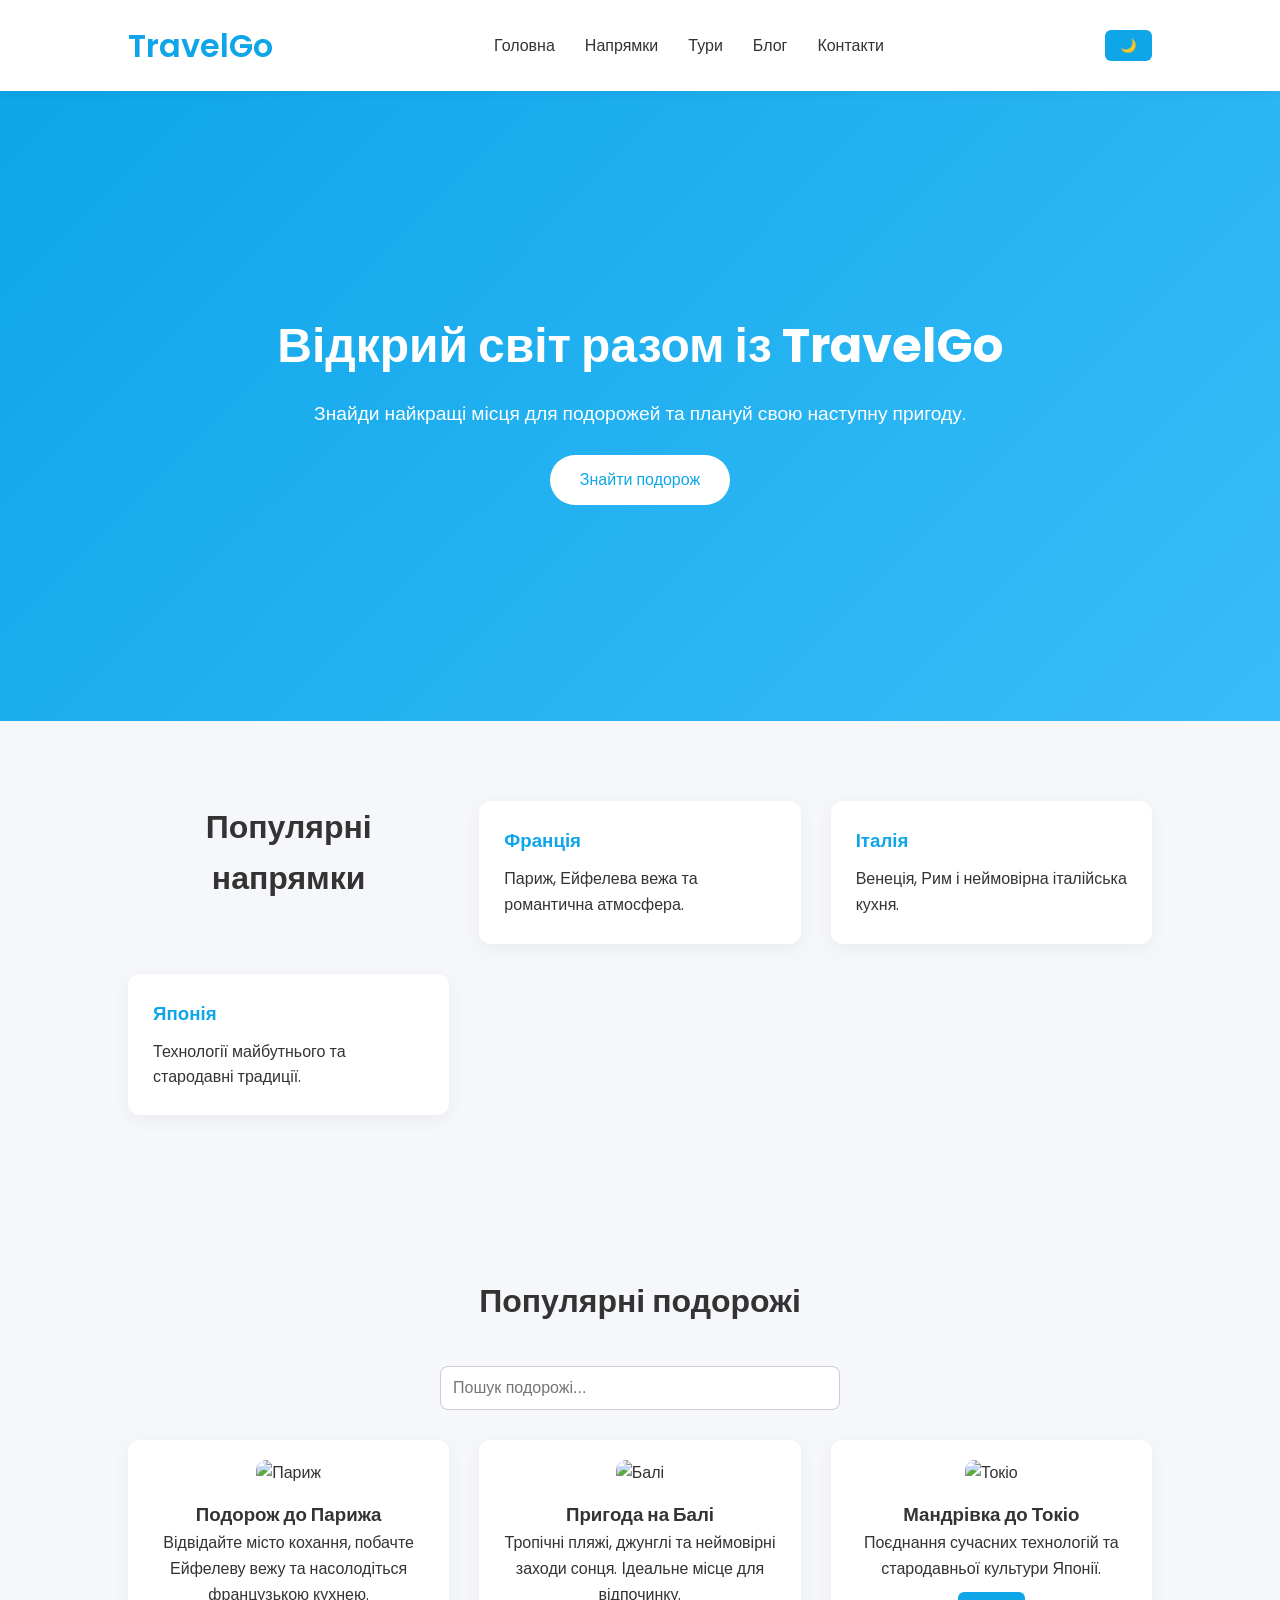
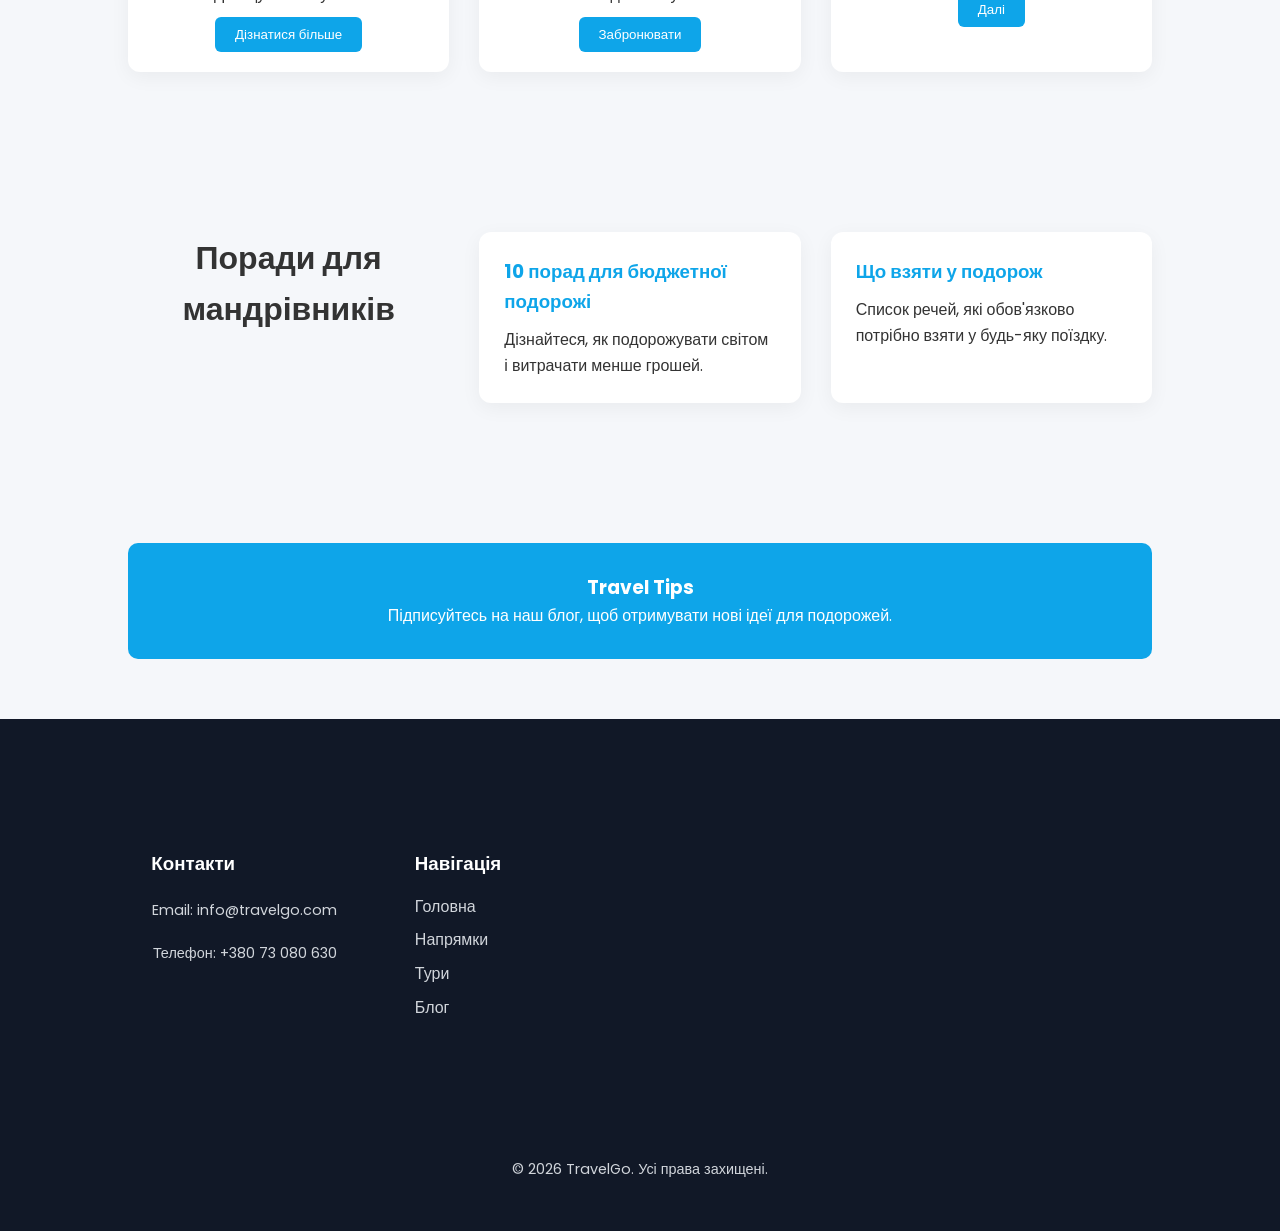
==== index.html @ 2ae17645 "Update index.html" ====
<!DOCTYPE html>
<html lang="uk">

<head>
<meta charset="UTF-8">
<meta name="viewport" content="width=device-width, initial-scale=1.0">

<title>TravelGo - Подорожуй світом</title>

<link rel="stylesheet" href="styles.css">

</head>

<body>

<!-- HEADER -->
<header>

<h1>TravelGo</h1>

<nav>
<ul>
<li><a href="#hero">Головна</a></li>
<li><a href="#destinations">Напрямки</a></li>
<li><a href="#travel-cards">Тури</a></li>
<li><a href="#blog">Блог</a></li>
<li><a href="#contact">Контакти</a></li>
</ul>
</nav>
 <button id="theme-toggle">🌙</button>
</header>


<!-- MAIN CONTENT -->
<main>

<!-- HERO SECTION -->
<section id="hero">

<h2>Відкрий світ разом із TravelGo</h2>

<p>Знайди найкращі місця для подорожей та плануй свою наступну пригоду.</p>

<a href="#travel-cards">Знайти подорож</a>

</section>


<!-- DESTINATIONS -->
<section id="destinations">

<h2>Популярні напрямки</h2>

<article>
<h3>Франція</h3>
<p>Париж, Ейфелева вежа та романтична атмосфера.</p>
</article>

<article>
<h3>Італія</h3>
<p>Венеція, Рим і неймовірна італійська кухня.</p>
</article>

<article>
<h3>Японія</h3>
<p>Технології майбутнього та стародавні традиції.</p>
</article>

</section>


<!-- TRAVEL CARDS -->
<section id="travel-cards">

<h2>Популярні подорожі</h2>

<input type="text" id="search-input" placeholder="Пошук подорожі...">

<div class="cards-container">

<div class="card">

<img id="paris-img" alt="Париж">

<h3>Подорож до Парижа</h3>

<p>Відвідайте місто кохання, побачте Ейфелеву вежу та насолодіться французькою кухнею.</p>

<button class="open-modal" data-trip="paris">Дізнатися більше</button>

</div>

<div class="card">

<img id="bali-img" alt="Балі">

<h3>Пригода на Балі</h3>

<p>Тропічні пляжі, джунглі та неймовірні заходи сонця. Ідеальне місце для відпочинку.</p>

<button class="open-modal" data-trip="bali">Забронювати</button>

</div>

<div class="card">

<img id="tokyo-img" alt="Токіо">

<h3>Мандрівка до Токіо</h3>

<p>Поєднання сучасних технологій та стародавньої культури Японії.</p>

<button class="open-modal" data-trip="tokyo">Далі</button>

</div>

</div>

</section>


<!-- BLOG -->
<section id="blog">

<h2>Поради для мандрівників</h2>

<article>

<h3>10 порад для бюджетної подорожі</h3>

<p>Дізнайтеся, як подорожувати світом і витрачати менше грошей.</p>

</article>

<article>

<h3>Що взяти у подорож</h3>

<p>Список речей, які обов'язково потрібно взяти у будь-яку поїздку.</p>

</article>

</section>


<!-- ASIDE -->
<aside>

<h3>Travel Tips</h3>

<p>Підписуйтесь на наш блог, щоб отримувати нові ідеї для подорожей.</p>

</aside>

</main>


<!-- FOOTER -->
<footer id="contact">

<section>

<h3>Контакти</h3>

<p>Email: info@travelgo.com</p>

<p>Телефон: +380 73 080 630</p>

</section>


<section>

<h3>Навігація</h3>

<ul>

<li><a href="#hero">Головна</a></li>

<li><a href="#destinations">Напрямки</a></li>

<li><a href="#travel-cards">Тури</a></li>

<li><a href="#blog">Блог</a></li>

</ul>

</section>

<p>© 2026 TravelGo. Усі права захищені.</p>

</footer>

<div id="modal" class="modal">
  <div class="modal-content">
    <span id="close-modal">&times;</span>
    <h2>Деталі подорожі</h2>
    <p id="modal-text">Тут буде інформація про подорож ✈️</p>
  </div>
</div>

<script src="script.js"></script>

</body>

</html>
---- styles.css ----
/* GOOGLE FONT */
@import url('https://fonts.googleapis.com/css2?family=Poppins:wght@300;400;500;600&display=swap');

/* RESET */
*{
margin:0;
padding:0;
box-sizing:border-box;
}

/* BODY */
body{
font-family:'Poppins',sans-serif;
background:#f5f7fa;
color:#333;
line-height:1.6;
}

/* LINKS */
a{
text-decoration:none;
color:inherit;
}

/* HEADER */
header{
display:flex;
justify-content:space-between;
align-items:center;
padding:20px 10%;
background:white;
box-shadow:0 2px 10px rgba(0,0,0,0.05);
position:sticky;
top:0;
z-index:1000;
}

header h1{
color:#0ea5e9;
font-weight:600;
}

/* NAVIGATION */
nav ul{
display:flex;
list-style:none;
gap:30px;
}

nav a{
font-weight:500;
transition:0.3s;
}

nav a:hover{
color:#0ea5e9;
}

/* HERO SECTION */
#hero{
height:70vh;
display:flex;
flex-direction:column;
justify-content:center;
align-items:center;
text-align:center;
padding:40px;
background:linear-gradient(135deg,#0ea5e9,#38bdf8);
color:white;
}

#hero h2{
font-size:3rem;
margin-bottom:15px;
}

#hero p{
font-size:1.2rem;
margin-bottom:25px;
}

#hero a{
background:white;
color:#0ea5e9;
padding:12px 30px;
border-radius:30px;
font-weight:500;
transition:0.3s;
}

#hero a:hover{
background:#0284c7;
color:white;
}

/* SECTIONS */
section{
padding:80px 10%;
}

section h2{
text-align:center;
margin-bottom:40px;
font-size:2rem;
}

/* GRID FOR ARTICLES */
#destinations,
#blog{
display:grid;
grid-template-columns:repeat(auto-fit,minmax(250px,1fr));
gap:30px;
}

/* ARTICLE */
article{
background:white;
padding:25px;
border-radius:12px;
box-shadow:0 5px 20px rgba(0,0,0,0.05);
transition:0.3s;
}

article:hover{
transform:translateY(-8px);
box-shadow:0 15px 30px rgba(0,0,0,0.1);
}

article h3{
margin-bottom:10px;
color:#0ea5e9;
}

/* ASIDE */
aside{
margin:60px 10%;
padding:30px;
background:#0ea5e9;
color:white;
border-radius:10px;
text-align:center;
}

/* SEARCH */
#search-input{
width:100%;
max-width:400px;
display:block;
margin:0 auto 30px;
padding:12px;
border-radius:8px;
border:1px solid #ccc;
font-size:16px;
}

/* THEME BUTTON */
#theme-toggle{
padding:8px 15px;
border:none;
background:#0ea5e9;
color:white;
border-radius:6px;
cursor:pointer;
transition:0.3s;
}

#theme-toggle:hover{
background:#0284c7;
}

/* CARDS */
.cards-container{
display:grid;
grid-template-columns:repeat(auto-fit,minmax(250px,1fr));
gap:30px;
}

.card{
background:white;
padding:20px;
border-radius:12px;
box-shadow:0 5px 20px rgba(0,0,0,0.05);
transition:0.3s;
text-align:center;
}

.card:hover{
transform:translateY(-8px);
box-shadow:0 15px 30px rgba(0,0,0,0.1);
}

.card img{
width:100%;
border-radius:10px;
margin-bottom:15px;
}

.card button{
margin-top:10px;
padding:10px 20px;
border:none;
background:#0ea5e9;
color:white;
border-radius:6px;
cursor:pointer;
transition:0.3s;
}

.card button:hover{
background:#0284c7;
}

/* FOOTER */
footer{
background:#111827;
color:#d1d5db;
padding:50px 10%;
display:grid;
grid-template-columns:repeat(auto-fit,minmax(200px,1fr));
gap:30px;
}

footer h3{
margin-bottom:15px;
color:white;
}

footer ul{
list-style:none;
}

footer ul li{
margin-bottom:8px;
}

footer a:hover{
color:#38bdf8;
}

footer p{
grid-column:1/-1;
text-align:center;
margin-top:20px;
font-size:0.9rem;
}

/* DARK THEME */

.dark-theme{
background:#1a1a1a;
color:white;
}

.dark-theme header,
.dark-theme footer{
background:#111;
}

.dark-theme .card,
.dark-theme article{
background:#2a2a2a;
color:white;
}

/* MODAL */

.modal{
display:none;
position:fixed;
top:0;
left:0;
width:100%;
height:100%;
background:rgba(0,0,0,0.6);
justify-content:center;
align-items:center;
z-index:2000;
}

.modal-content{
background:white;
padding:25px;
border-radius:10px;
max-width:400px;
width:90%;
text-align:center;
position:relative;

animation: popup 0.3s ease;
}

@keyframes popup{
from{
transform:scale(0.8);
opacity:0;
}
to{
transform:scale(1);
opacity:1;
}
}

#close-modal{
cursor:pointer;
font-size:20px;
float:right;
}

.dark-theme .modal-content{
background:#2a2a2a;
color:white;
}

/* RESPONSIVE */

@media (max-width:768px){

header{
flex-direction:column;
gap:15px;
}

nav ul{
flex-wrap:wrap;
justify-content:center;
}

#hero h2{
font-size:2rem;
}

section{
padding:60px 7%;
}

.card img{
width:100%;
height:200px;
object-fit:cover;
border-radius:10px;
margin-bottom:15px;
}

}
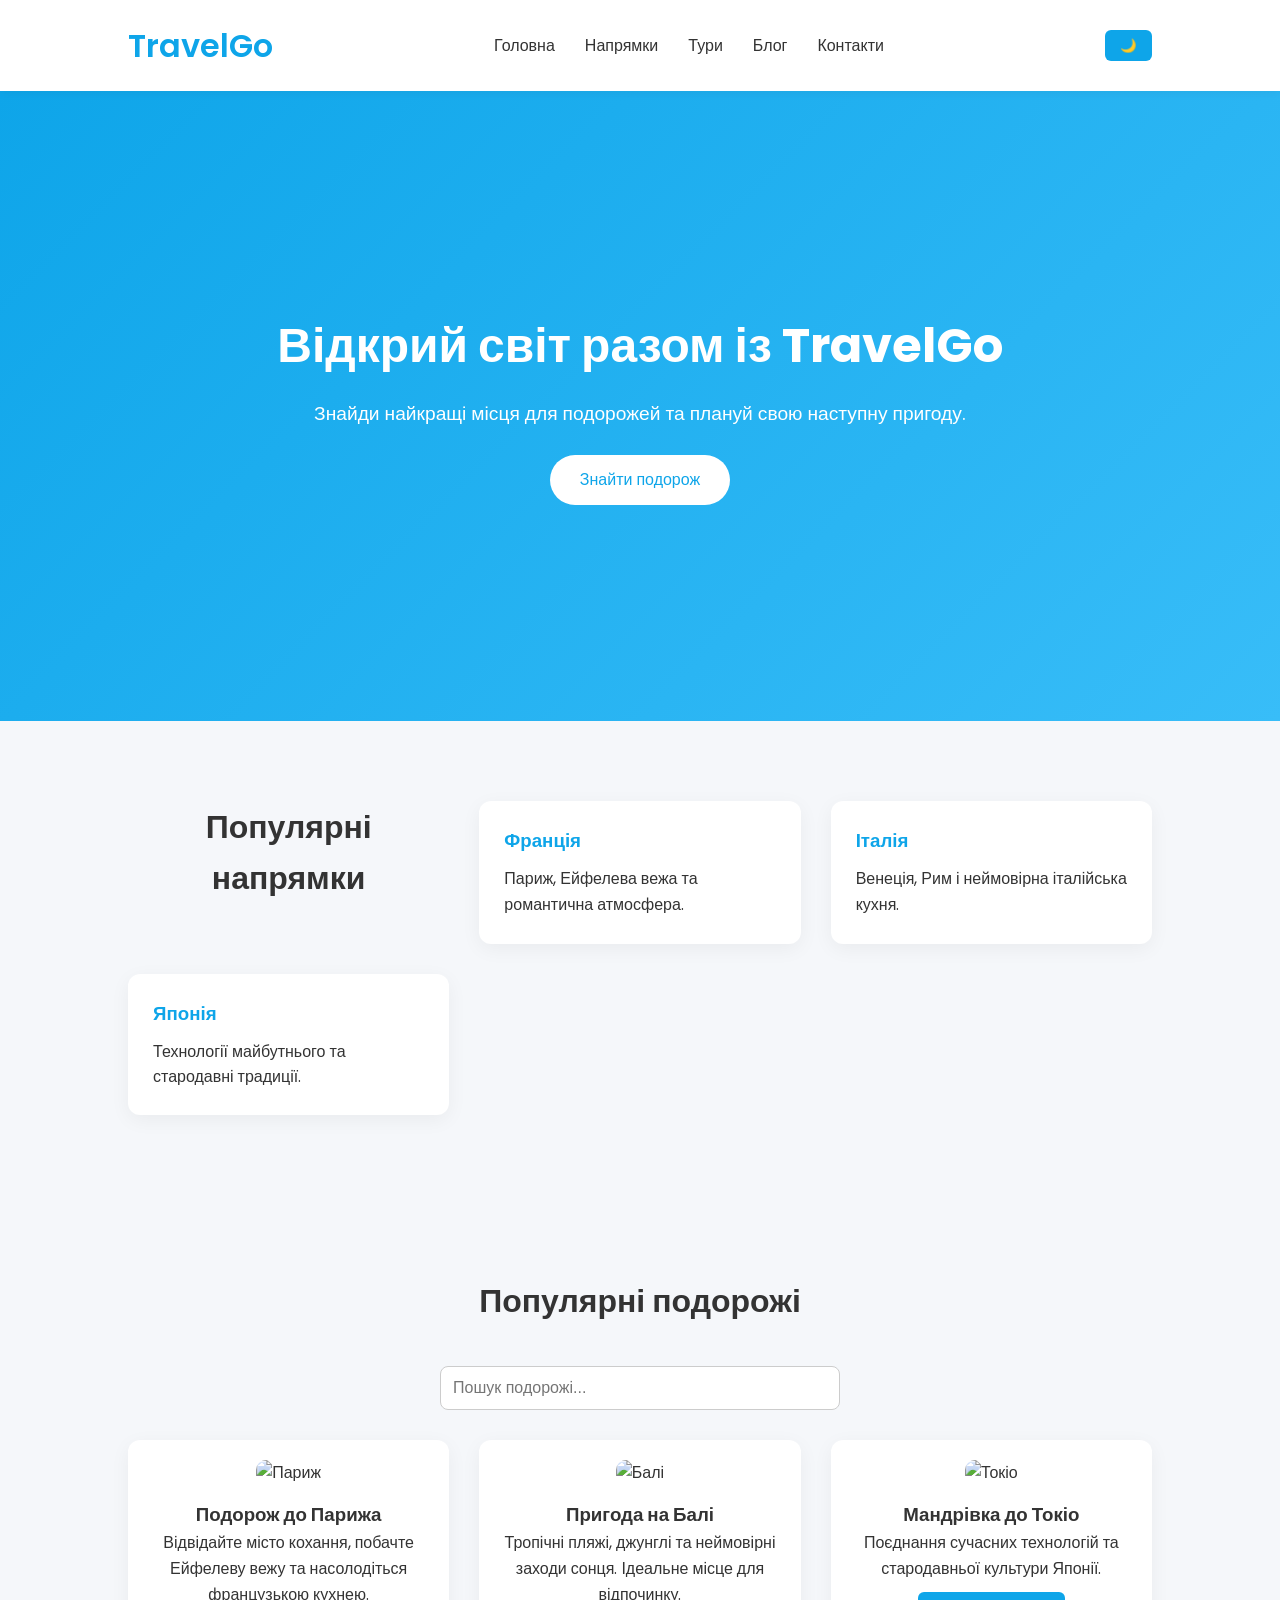
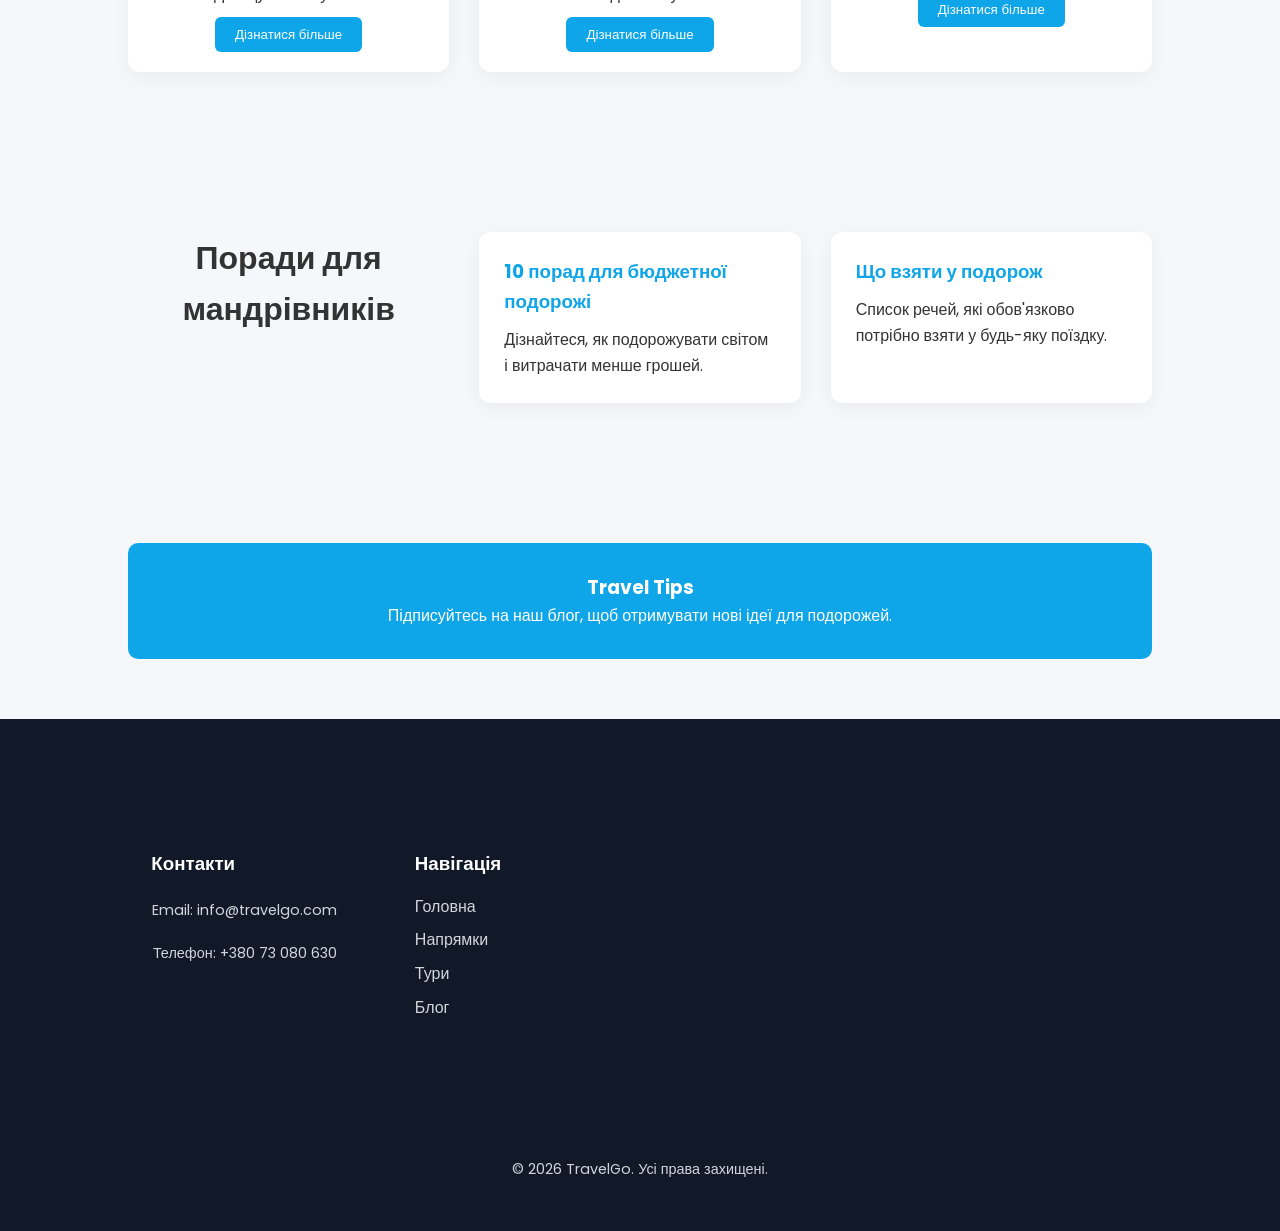
==== commit 8e4422ad: "Update index.html" ====
--- a/index.html
+++ b/index.html
@@ -98,7 +98,7 @@
 
 <p>Тропічні пляжі, джунглі та неймовірні заходи сонця. Ідеальне місце для відпочинку.</p>
 
-<button class="open-modal" data-trip="bali">Забронювати</button>
+<button class="open-modal" data-trip="bali">Дізнатися більше</button>
 
 </div>
 
@@ -110,7 +110,7 @@
 
 <p>Поєднання сучасних технологій та стародавньої культури Японії.</p>
 
-<button class="open-modal" data-trip="tokyo">Далі</button>
+<button class="open-modal" data-trip="tokyo">Дізнатися більше</button>
 
 </div>
 
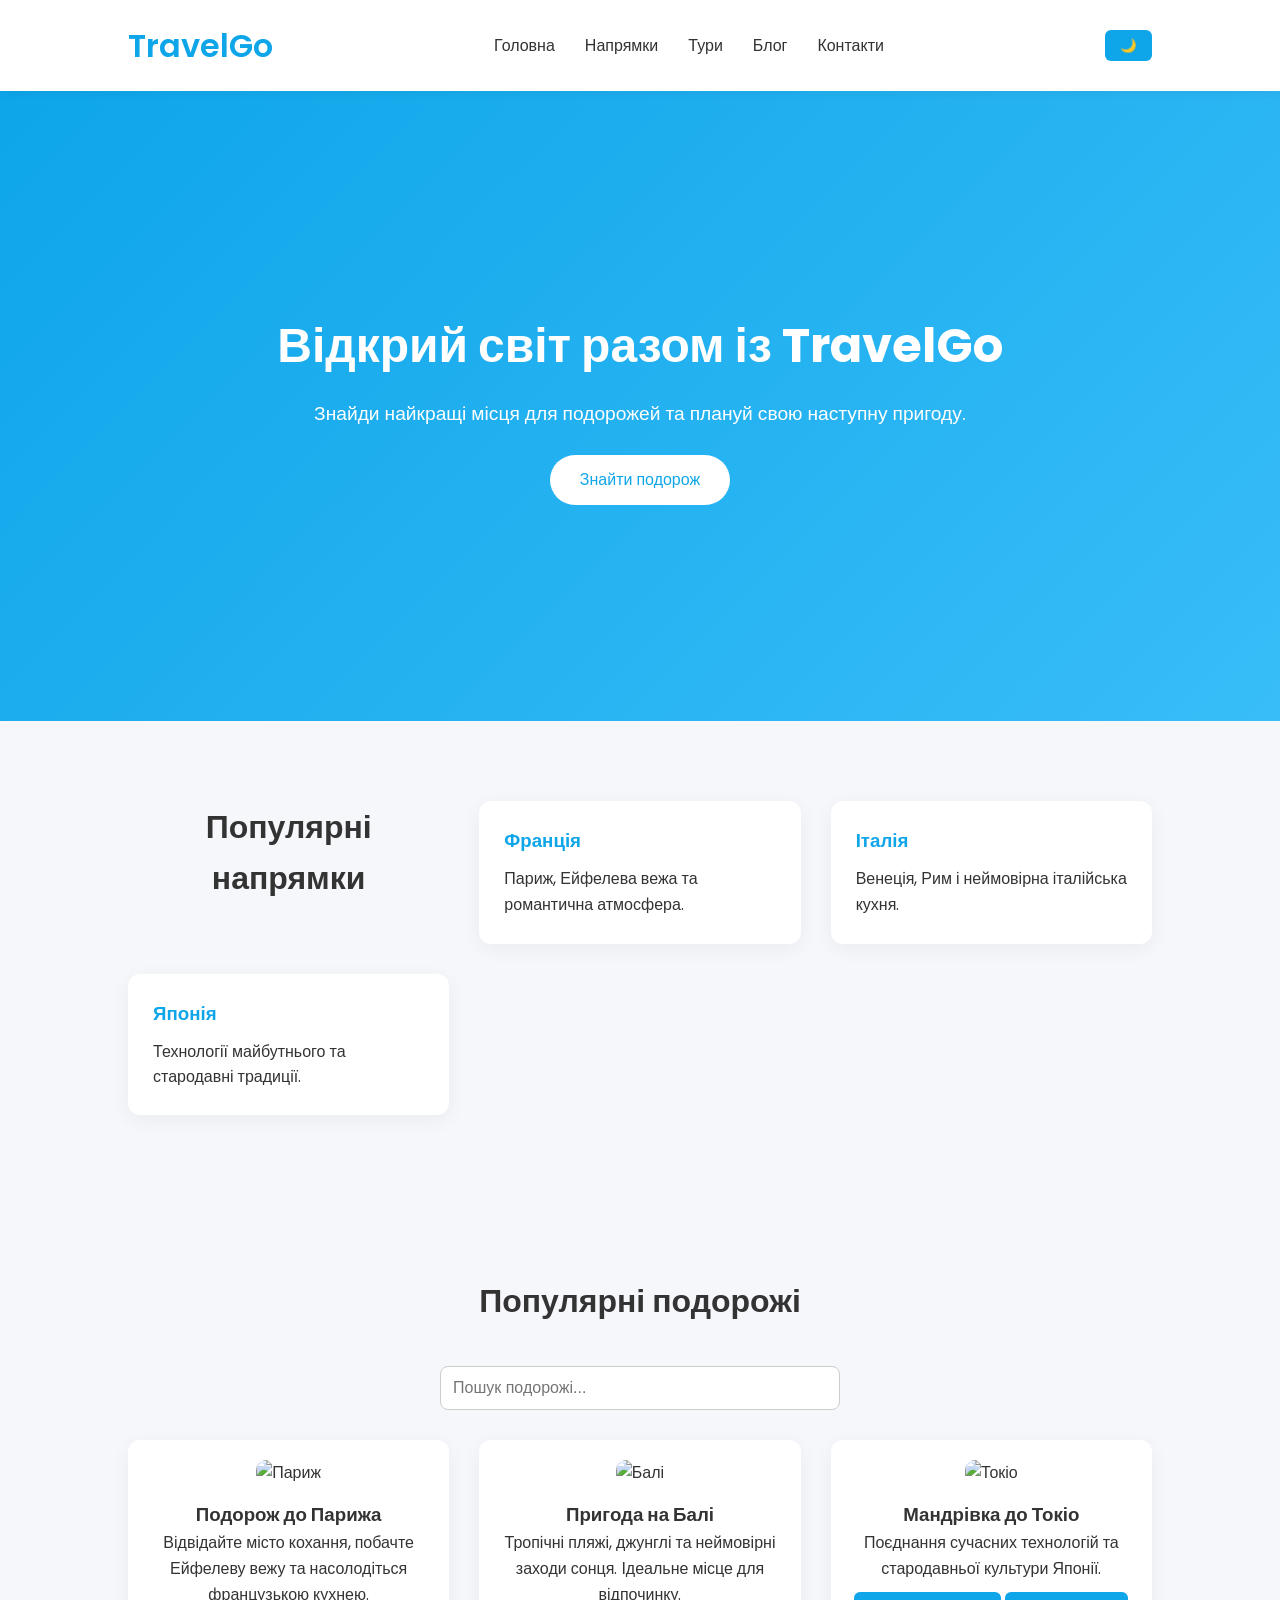
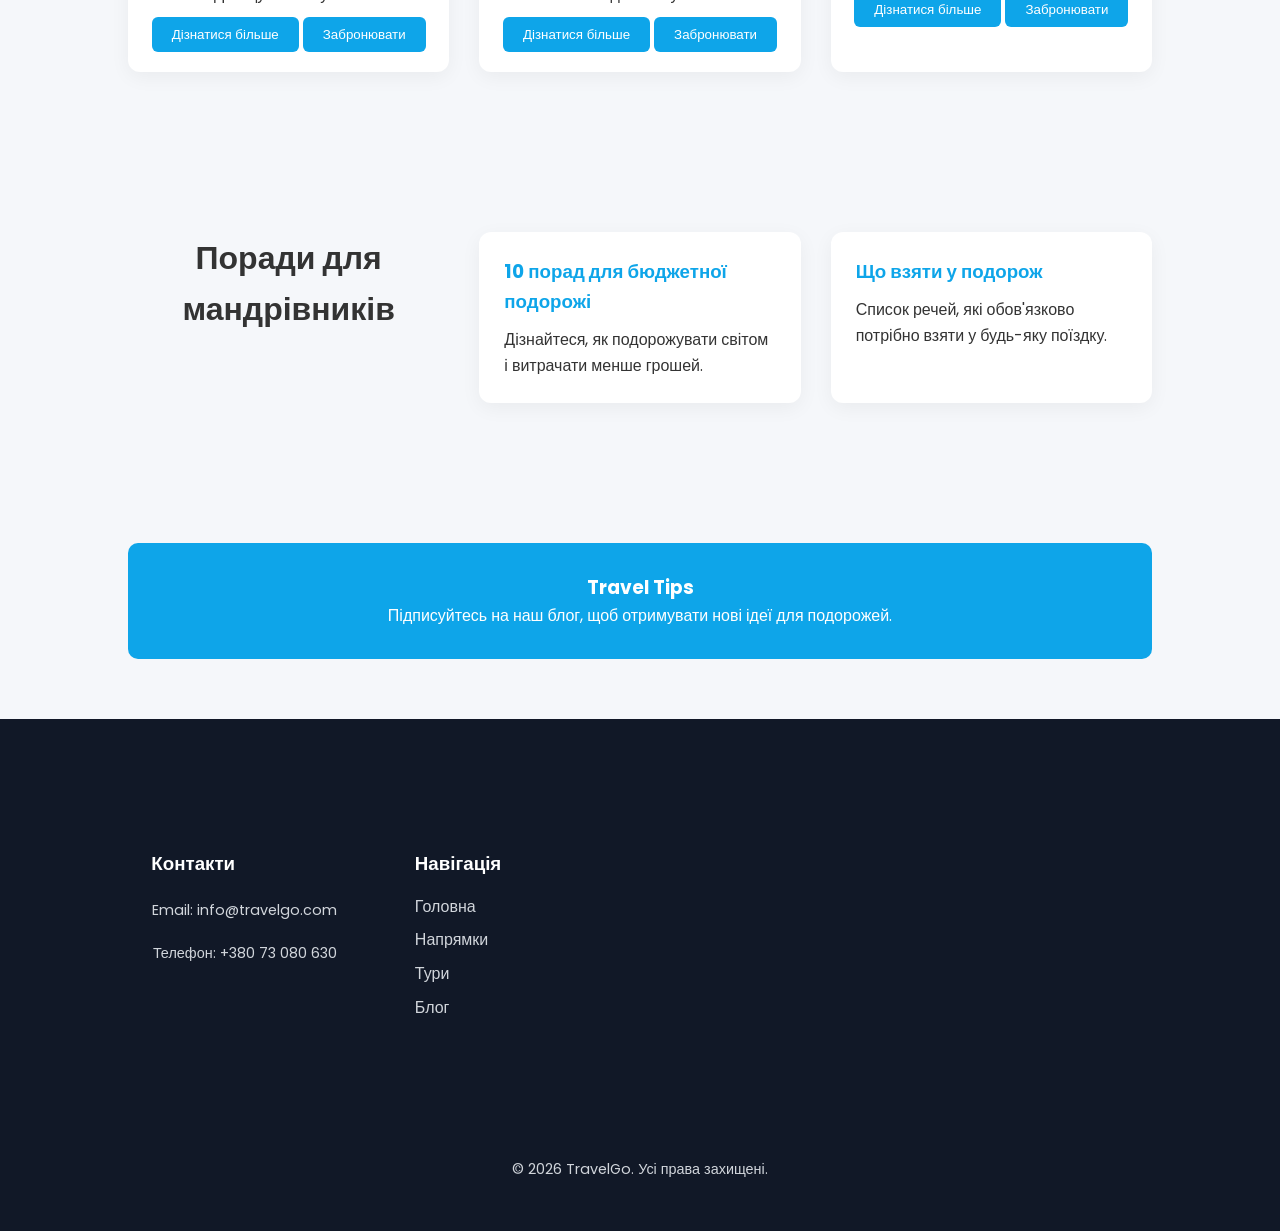
==== commit aaf43fe0: "Update index.html" ====
--- a/index.html
+++ b/index.html
@@ -88,6 +88,8 @@
 
 <button class="open-modal" data-trip="paris">Дізнатися більше</button>
 
+<button class="book-btn" data-trip="Париж">Забронювати</button>
+
 </div>
 
 <div class="card">
@@ -99,6 +101,8 @@
 <p>Тропічні пляжі, джунглі та неймовірні заходи сонця. Ідеальне місце для відпочинку.</p>
 
 <button class="open-modal" data-trip="bali">Дізнатися більше</button>
+ 
+<button class="book-btn" data-trip="Балі">Забронювати</button>
 
 </div>
 
@@ -111,6 +115,8 @@
 <p>Поєднання сучасних технологій та стародавньої культури Японії.</p>
 
 <button class="open-modal" data-trip="tokyo">Дізнатися більше</button>
+
+ <button class="book-btn" data-trip="Токіо">Забронювати</button>
 
 </div>
 
@@ -201,6 +207,33 @@
 
 <script src="script.js"></script>
 
+ <div id="booking-modal" class="modal">
+  <div class="modal-content">
+    <span id="close-booking">&times;</span>
+    <h2>Бронювання подорожі</h2>
+
+    <form id="booking-form">
+      
+      <input type="text" id="name" placeholder="Ваше ім'я" required>
+      
+      <input type="tel" id="phone" placeholder="Телефон" required>
+      
+      <input type="email" id="email" placeholder="Email" required>
+      
+      <input type="text" id="trip" placeholder="Подорож" readonly>
+      
+      <input type="date" id="date" required>
+      
+      <input type="number" id="people" placeholder="Кількість людей" required>
+      
+      <textarea placeholder="Додаткові побажання"></textarea>
+      
+      <button type="submit">Підтвердити бронювання</button>
+
+    </form>
+  </div>
+</div>
+
 </body>
 
 </html>
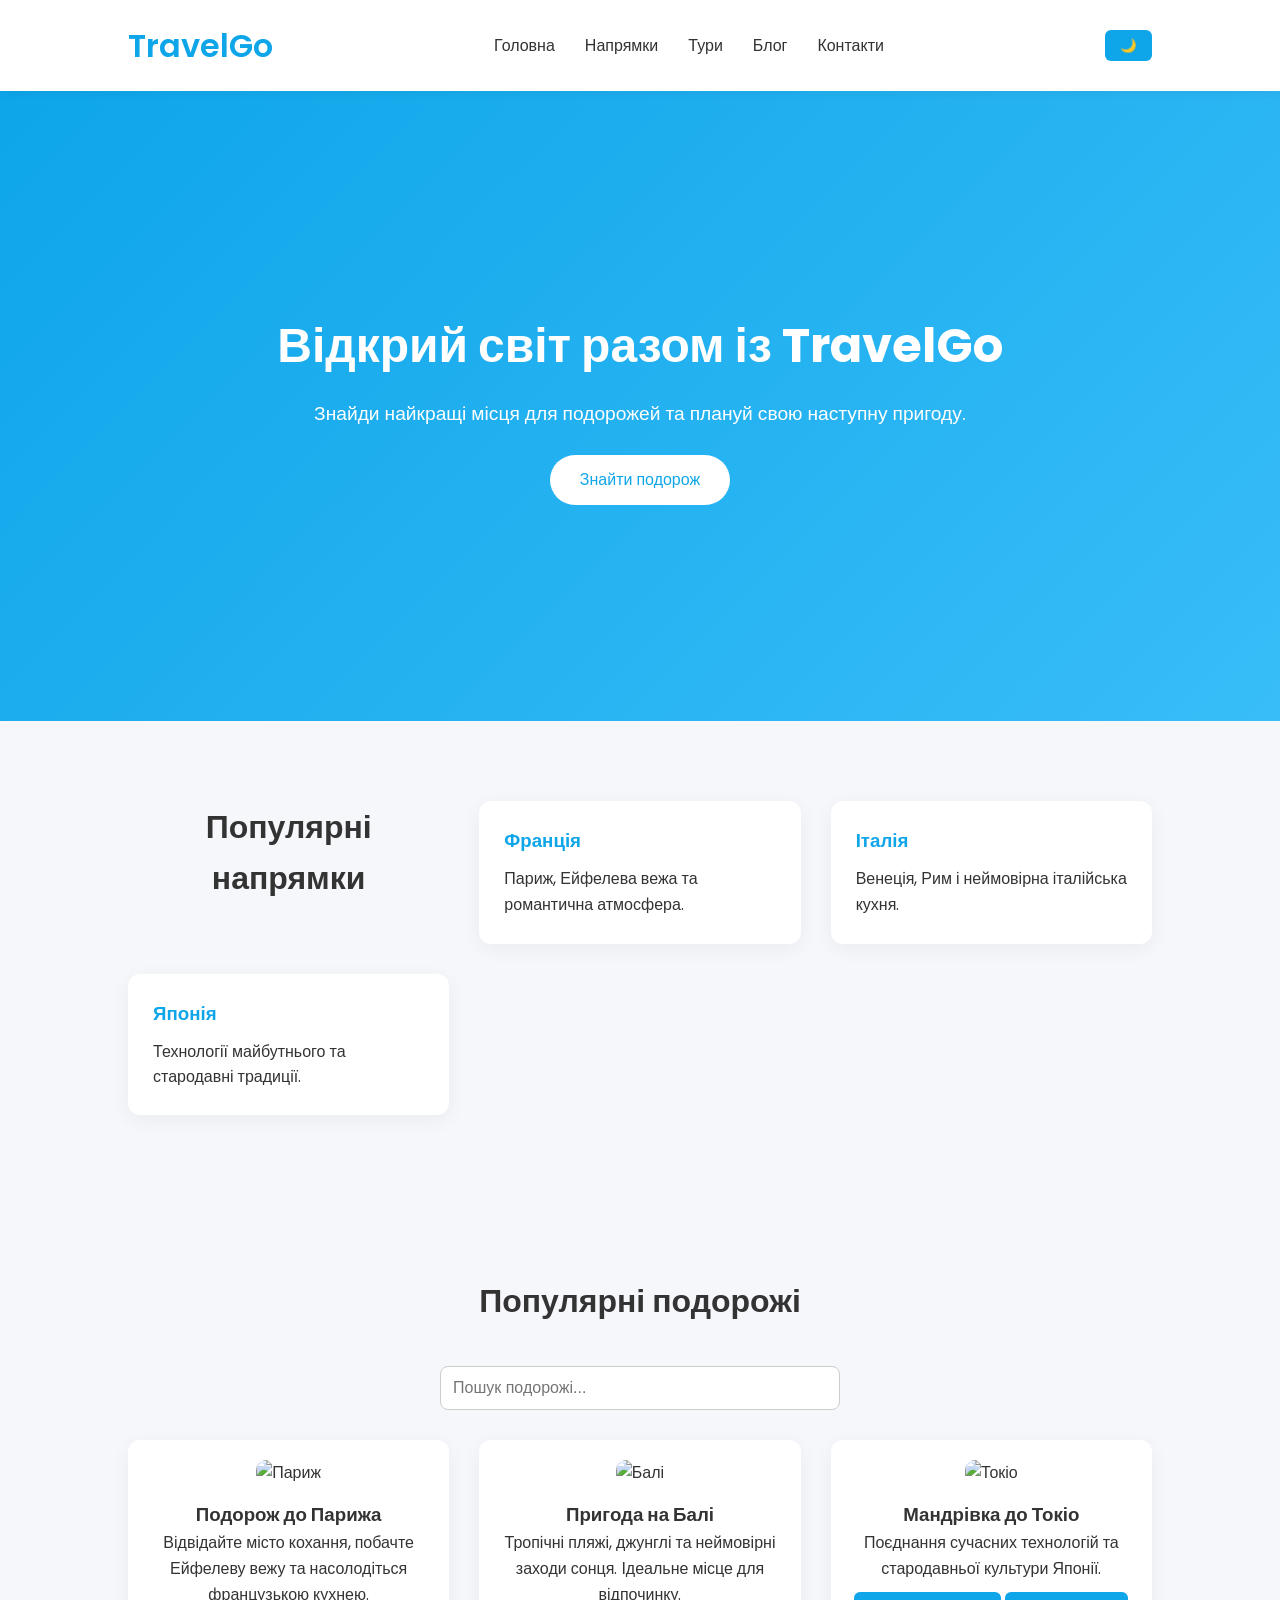
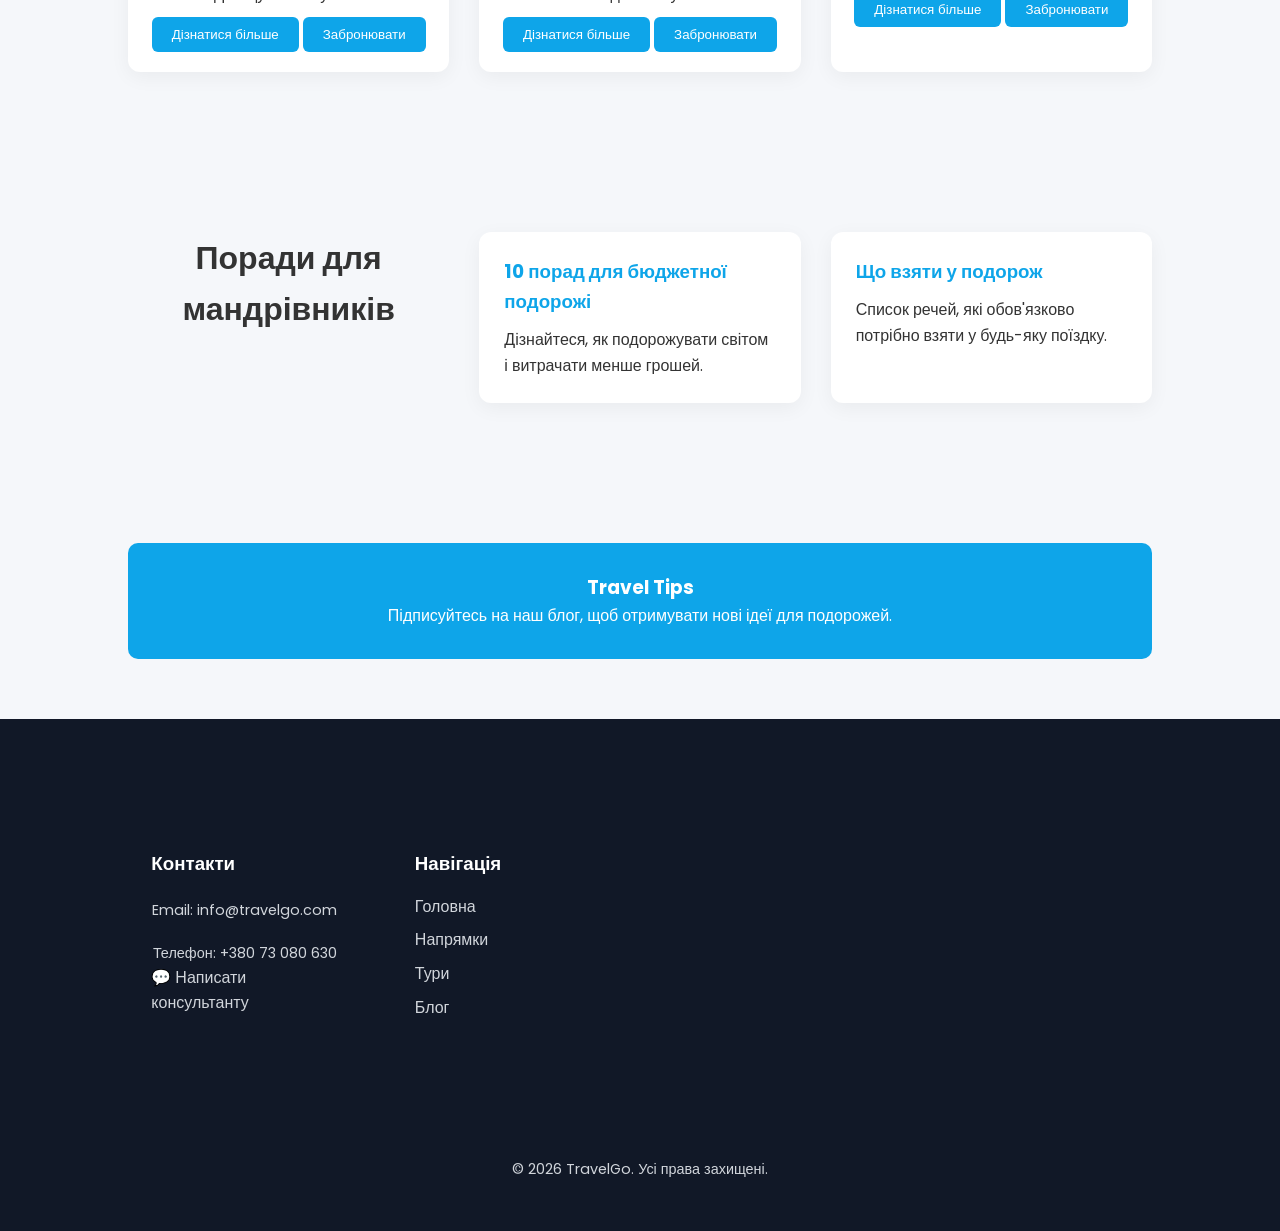
==== commit acefc3d3: "Update index.html" ====
--- a/index.html
+++ b/index.html
@@ -20,11 +20,11 @@
 
 <nav>
 <ul>
-<li><a href="#hero">Головна</a></li>
-<li><a href="#destinations">Напрямки</a></li>
-<li><a href="#travel-cards">Тури</a></li>
-<li><a href="#blog">Блог</a></li>
-<li><a href="#contact">Контакти</a></li>
+<li><a href="index.html">Головна</a></li>
+<li><a href="destinations.html">Напрямки</a></li>
+<li><a href="tours.html">Тури</a></li>
+<li><a href="blog.html">Блог</a></li>
+<li><a href="contact.html">Контакти</a></li>
 </ul>
 </nav>
  <button id="theme-toggle">🌙</button>
@@ -171,6 +171,11 @@
 <p>Email: info@travelgo.com</p>
 
 <p>Телефон: +380 73 080 630</p>
+
+<a href="https://t.me/Nastya_Zarubaeva="_blank">
+  💬 Написати консультанту
+</a>
+
 
 </section>
 
@@ -205,14 +210,12 @@
   </div>
 </div>
 
-<script src="script.js"></script>
-
  <div id="booking-modal" class="modal">
   <div class="modal-content">
     <span id="close-booking">&times;</span>
     <h2>Бронювання подорожі</h2>
 
-    <form id="booking-form">
+    <form action="https://formspree.io/f/mgopkydj" method="POST">
       
       <input type="text" id="name" placeholder="Ваше ім'я" required>
       
@@ -234,6 +237,8 @@
   </div>
 </div>
 
+<script src="script.js"></script>
+
 </body>
 
 </html>
--- a/styles.css
+++ b/styles.css
@@ -341,4 +341,28 @@
 margin-bottom:15px;
 }
 
-}
+#booking-form {
+  display: flex;
+  flex-direction: column;
+  gap: 10px;
+}
+
+#booking-form input,
+#booking-form textarea {
+  padding: 10px;
+  border-radius: 6px;
+  border: 1px solid #ccc;
+}
+
+#booking-form button {
+  background: #0ea5e9;
+  color: white;
+  border: none;
+  padding: 10px;
+  border-radius: 6px;
+  cursor: pointer;
+}
+
+#booking-form button:hover {
+  background: #0284c7;
+}
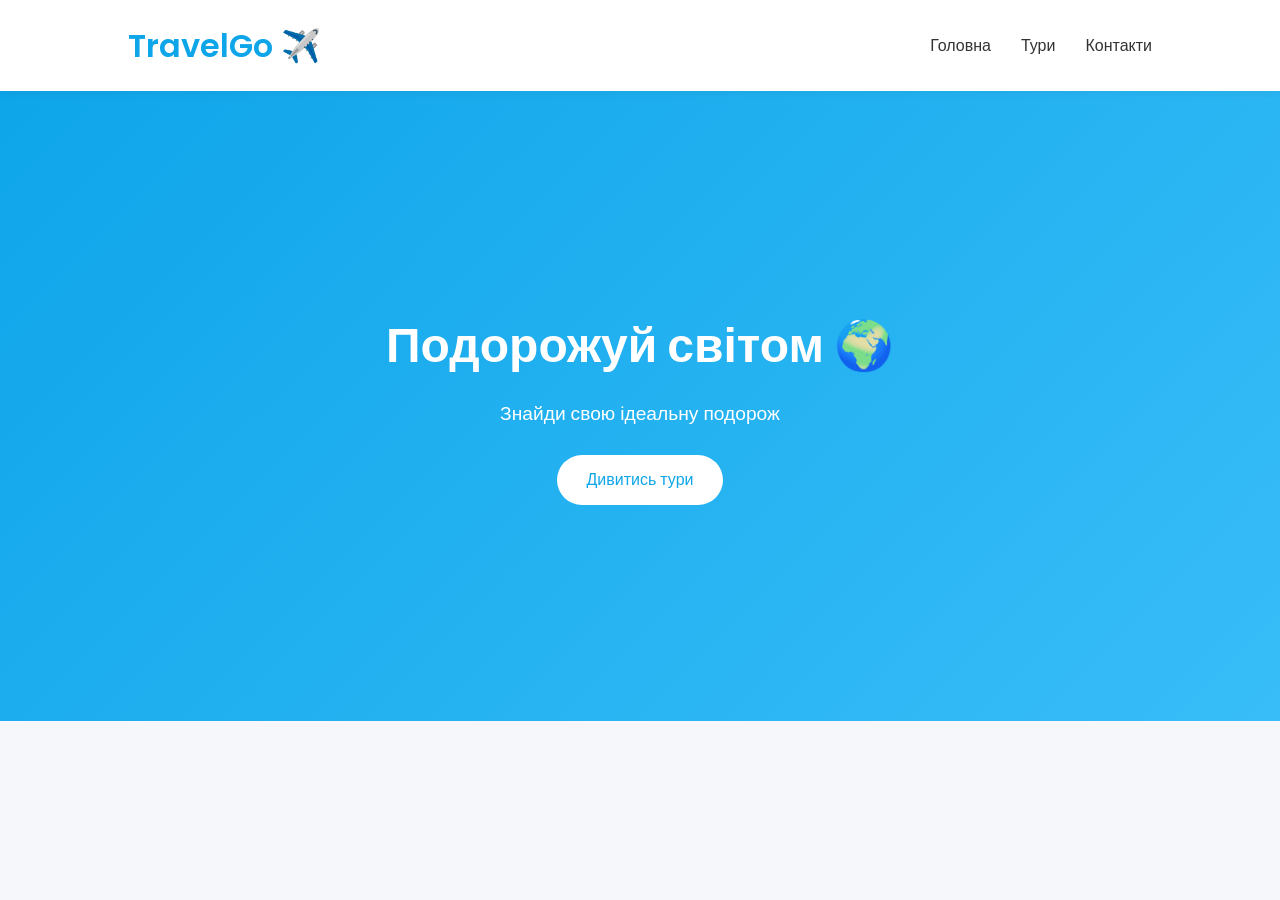
==== commit aac8917f: "Update index.html" ====
--- a/index.html
+++ b/index.html
@@ -1,244 +1,30 @@
 <!DOCTYPE html>
 <html lang="uk">
-
 <head>
 <meta charset="UTF-8">
-<meta name="viewport" content="width=device-width, initial-scale=1.0">
-
-<title>TravelGo - Подорожуй світом</title>
-
+<title>TravelGo</title>
 <link rel="stylesheet" href="styles.css">
-
 </head>
 
 <body>
 
-<!-- HEADER -->
 <header>
-
-<h1>TravelGo</h1>
+<h1>TravelGo ✈️</h1>
 
 <nav>
 <ul>
 <li><a href="index.html">Головна</a></li>
-<li><a href="destinations.html">Напрямки</a></li>
 <li><a href="tours.html">Тури</a></li>
-<li><a href="blog.html">Блог</a></li>
 <li><a href="contact.html">Контакти</a></li>
 </ul>
 </nav>
- <button id="theme-toggle">🌙</button>
 </header>
 
-
-<!-- MAIN CONTENT -->
-<main>
-
-<!-- HERO SECTION -->
 <section id="hero">
-
-<h2>Відкрий світ разом із TravelGo</h2>
-
-<p>Знайди найкращі місця для подорожей та плануй свою наступну пригоду.</p>
-
-<a href="#travel-cards">Знайти подорож</a>
-
+<h2>Подорожуй світом 🌍</h2>
+<p>Знайди свою ідеальну подорож</p>
+<a href="tours.html">Дивитись тури</a>
 </section>
 
-
-<!-- DESTINATIONS -->
-<section id="destinations">
-
-<h2>Популярні напрямки</h2>
-
-<article>
-<h3>Франція</h3>
-<p>Париж, Ейфелева вежа та романтична атмосфера.</p>
-</article>
-
-<article>
-<h3>Італія</h3>
-<p>Венеція, Рим і неймовірна італійська кухня.</p>
-</article>
-
-<article>
-<h3>Японія</h3>
-<p>Технології майбутнього та стародавні традиції.</p>
-</article>
-
-</section>
-
-
-<!-- TRAVEL CARDS -->
-<section id="travel-cards">
-
-<h2>Популярні подорожі</h2>
-
-<input type="text" id="search-input" placeholder="Пошук подорожі...">
-
-<div class="cards-container">
-
-<div class="card">
-
-<img id="paris-img" alt="Париж">
-
-<h3>Подорож до Парижа</h3>
-
-<p>Відвідайте місто кохання, побачте Ейфелеву вежу та насолодіться французькою кухнею.</p>
-
-<button class="open-modal" data-trip="paris">Дізнатися більше</button>
-
-<button class="book-btn" data-trip="Париж">Забронювати</button>
-
-</div>
-
-<div class="card">
-
-<img id="bali-img" alt="Балі">
-
-<h3>Пригода на Балі</h3>
-
-<p>Тропічні пляжі, джунглі та неймовірні заходи сонця. Ідеальне місце для відпочинку.</p>
-
-<button class="open-modal" data-trip="bali">Дізнатися більше</button>
- 
-<button class="book-btn" data-trip="Балі">Забронювати</button>
-
-</div>
-
-<div class="card">
-
-<img id="tokyo-img" alt="Токіо">
-
-<h3>Мандрівка до Токіо</h3>
-
-<p>Поєднання сучасних технологій та стародавньої культури Японії.</p>
-
-<button class="open-modal" data-trip="tokyo">Дізнатися більше</button>
-
- <button class="book-btn" data-trip="Токіо">Забронювати</button>
-
-</div>
-
-</div>
-
-</section>
-
-
-<!-- BLOG -->
-<section id="blog">
-
-<h2>Поради для мандрівників</h2>
-
-<article>
-
-<h3>10 порад для бюджетної подорожі</h3>
-
-<p>Дізнайтеся, як подорожувати світом і витрачати менше грошей.</p>
-
-</article>
-
-<article>
-
-<h3>Що взяти у подорож</h3>
-
-<p>Список речей, які обов'язково потрібно взяти у будь-яку поїздку.</p>
-
-</article>
-
-</section>
-
-
-<!-- ASIDE -->
-<aside>
-
-<h3>Travel Tips</h3>
-
-<p>Підписуйтесь на наш блог, щоб отримувати нові ідеї для подорожей.</p>
-
-</aside>
-
-</main>
-
-
-<!-- FOOTER -->
-<footer id="contact">
-
-<section>
-
-<h3>Контакти</h3>
-
-<p>Email: info@travelgo.com</p>
-
-<p>Телефон: +380 73 080 630</p>
-
-<a href="https://t.me/Nastya_Zarubaeva="_blank">
-  💬 Написати консультанту
-</a>
-
-
-</section>
-
-
-<section>
-
-<h3>Навігація</h3>
-
-<ul>
-
-<li><a href="#hero">Головна</a></li>
-
-<li><a href="#destinations">Напрямки</a></li>
-
-<li><a href="#travel-cards">Тури</a></li>
-
-<li><a href="#blog">Блог</a></li>
-
-</ul>
-
-</section>
-
-<p>© 2026 TravelGo. Усі права захищені.</p>
-
-</footer>
-
-<div id="modal" class="modal">
-  <div class="modal-content">
-    <span id="close-modal">&times;</span>
-    <h2>Деталі подорожі</h2>
-    <p id="modal-text">Тут буде інформація про подорож ✈️</p>
-  </div>
-</div>
-
- <div id="booking-modal" class="modal">
-  <div class="modal-content">
-    <span id="close-booking">&times;</span>
-    <h2>Бронювання подорожі</h2>
-
-    <form action="https://formspree.io/f/mgopkydj" method="POST">
-      
-      <input type="text" id="name" placeholder="Ваше ім'я" required>
-      
-      <input type="tel" id="phone" placeholder="Телефон" required>
-      
-      <input type="email" id="email" placeholder="Email" required>
-      
-      <input type="text" id="trip" placeholder="Подорож" readonly>
-      
-      <input type="date" id="date" required>
-      
-      <input type="number" id="people" placeholder="Кількість людей" required>
-      
-      <textarea placeholder="Додаткові побажання"></textarea>
-      
-      <button type="submit">Підтвердити бронювання</button>
-
-    </form>
-  </div>
-</div>
-
-<script src="script.js"></script>
-
 </body>
-
 </html>
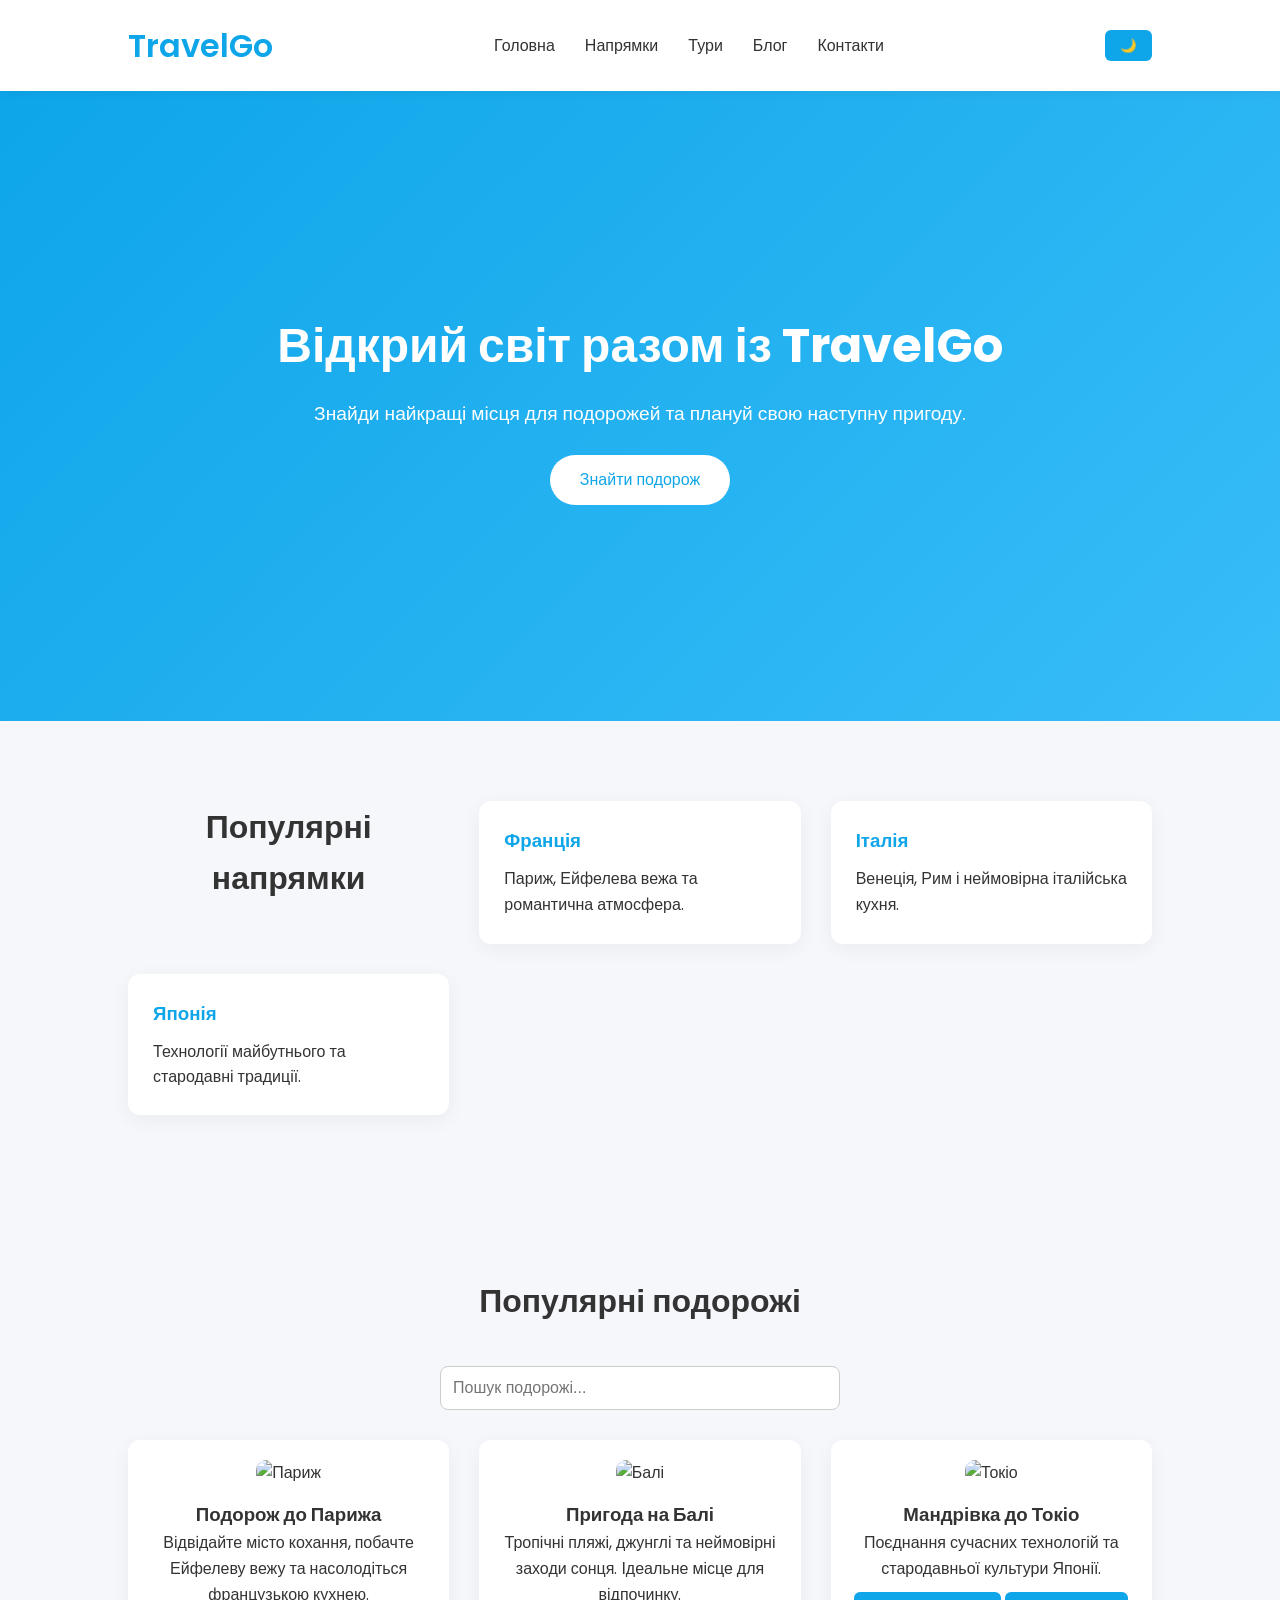
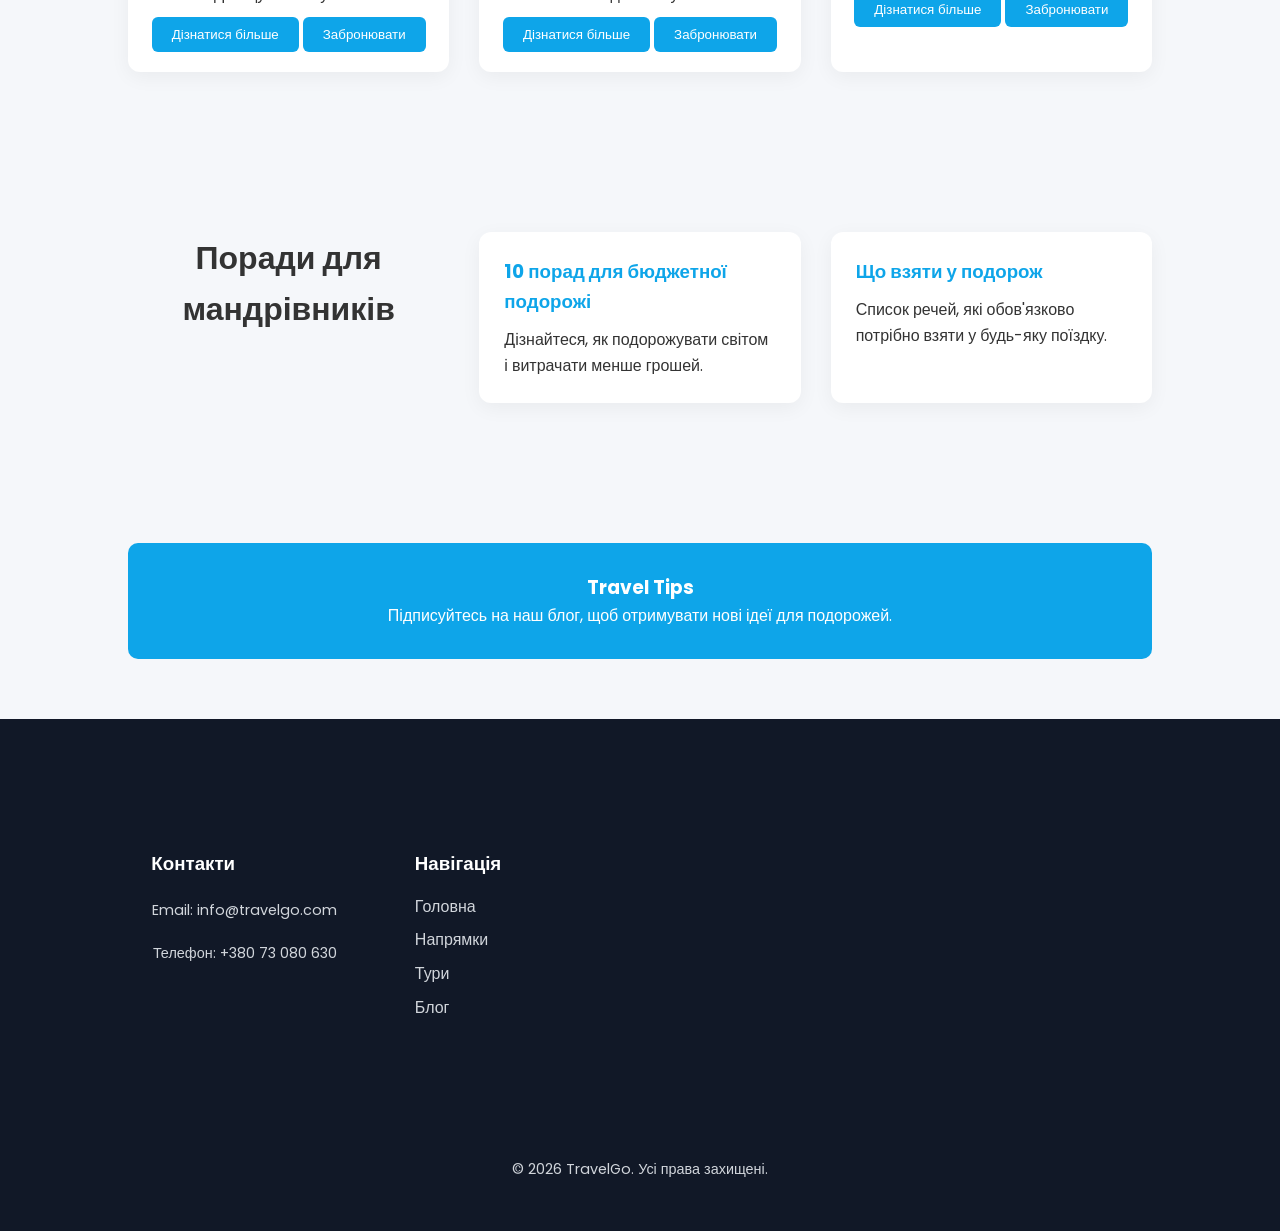
==== commit 315b00c8: "Update index.html" ====
--- a/index.html
+++ b/index.html
@@ -1,30 +1,239 @@
 <!DOCTYPE html>
 <html lang="uk">
+
 <head>
 <meta charset="UTF-8">
-<title>TravelGo</title>
+<meta name="viewport" content="width=device-width, initial-scale=1.0">
+
+<title>TravelGo - Подорожуй світом</title>
+
 <link rel="stylesheet" href="styles.css">
+
 </head>
 
 <body>
 
+<!-- HEADER -->
 <header>
-<h1>TravelGo ✈️</h1>
+
+<h1>TravelGo</h1>
 
 <nav>
 <ul>
-<li><a href="index.html">Головна</a></li>
-<li><a href="tours.html">Тури</a></li>
-<li><a href="contact.html">Контакти</a></li>
+<li><a href="#hero">Головна</a></li>
+<li><a href="#destinations">Напрямки</a></li>
+<li><a href="#travel-cards">Тури</a></li>
+<li><a href="#blog">Блог</a></li>
+<li><a href="#contact">Контакти</a></li>
 </ul>
 </nav>
+ <button id="theme-toggle">🌙</button>
 </header>
 
+
+<!-- MAIN CONTENT -->
+<main>
+
+<!-- HERO SECTION -->
 <section id="hero">
-<h2>Подорожуй світом 🌍</h2>
-<p>Знайди свою ідеальну подорож</p>
-<a href="tours.html">Дивитись тури</a>
-</section>
+
+<h2>Відкрий світ разом із TravelGo</h2>
+
+<p>Знайди найкращі місця для подорожей та плануй свою наступну пригоду.</p>
+
+<a href="#travel-cards">Знайти подорож</a>
+
+</section>
+
+
+<!-- DESTINATIONS -->
+<section id="destinations">
+
+<h2>Популярні напрямки</h2>
+
+<article>
+<h3>Франція</h3>
+<p>Париж, Ейфелева вежа та романтична атмосфера.</p>
+</article>
+
+<article>
+<h3>Італія</h3>
+<p>Венеція, Рим і неймовірна італійська кухня.</p>
+</article>
+
+<article>
+<h3>Японія</h3>
+<p>Технології майбутнього та стародавні традиції.</p>
+</article>
+
+</section>
+
+
+<!-- TRAVEL CARDS -->
+<section id="travel-cards">
+
+<h2>Популярні подорожі</h2>
+
+<input type="text" id="search-input" placeholder="Пошук подорожі...">
+
+<div class="cards-container">
+
+<div class="card">
+
+<img id="paris-img" alt="Париж">
+
+<h3>Подорож до Парижа</h3>
+
+<p>Відвідайте місто кохання, побачте Ейфелеву вежу та насолодіться французькою кухнею.</p>
+
+<button class="open-modal" data-trip="paris">Дізнатися більше</button>
+
+<button class="book-btn" data-trip="Париж">Забронювати</button>
+
+</div>
+
+<div class="card">
+
+<img id="bali-img" alt="Балі">
+
+<h3>Пригода на Балі</h3>
+
+<p>Тропічні пляжі, джунглі та неймовірні заходи сонця. Ідеальне місце для відпочинку.</p>
+
+<button class="open-modal" data-trip="bali">Дізнатися більше</button>
+ 
+<button class="book-btn" data-trip="Балі">Забронювати</button>
+
+</div>
+
+<div class="card">
+
+<img id="tokyo-img" alt="Токіо">
+
+<h3>Мандрівка до Токіо</h3>
+
+<p>Поєднання сучасних технологій та стародавньої культури Японії.</p>
+
+<button class="open-modal" data-trip="tokyo">Дізнатися більше</button>
+
+ <button class="book-btn" data-trip="Токіо">Забронювати</button>
+
+</div>
+
+</div>
+
+</section>
+
+
+<!-- BLOG -->
+<section id="blog">
+
+<h2>Поради для мандрівників</h2>
+
+<article>
+
+<h3>10 порад для бюджетної подорожі</h3>
+
+<p>Дізнайтеся, як подорожувати світом і витрачати менше грошей.</p>
+
+</article>
+
+<article>
+
+<h3>Що взяти у подорож</h3>
+
+<p>Список речей, які обов'язково потрібно взяти у будь-яку поїздку.</p>
+
+</article>
+
+</section>
+
+
+<!-- ASIDE -->
+<aside>
+
+<h3>Travel Tips</h3>
+
+<p>Підписуйтесь на наш блог, щоб отримувати нові ідеї для подорожей.</p>
+
+</aside>
+
+</main>
+
+
+<!-- FOOTER -->
+<footer id="contact">
+
+<section>
+
+<h3>Контакти</h3>
+
+<p>Email: info@travelgo.com</p>
+
+<p>Телефон: +380 73 080 630</p>
+
+</section>
+
+
+<section>
+
+<h3>Навігація</h3>
+
+<ul>
+
+<li><a href="#hero">Головна</a></li>
+
+<li><a href="#destinations">Напрямки</a></li>
+
+<li><a href="#travel-cards">Тури</a></li>
+
+<li><a href="#blog">Блог</a></li>
+
+</ul>
+
+</section>
+
+<p>© 2026 TravelGo. Усі права захищені.</p>
+
+</footer>
+
+<div id="modal" class="modal">
+  <div class="modal-content">
+    <span id="close-modal">&times;</span>
+    <h2>Деталі подорожі</h2>
+    <p id="modal-text">Тут буде інформація про подорож ✈️</p>
+  </div>
+</div>
+
+ <div id="booking-modal" class="modal">
+  <div class="modal-content">
+    <span id="close-booking">&times;</span>
+    <h2>Бронювання подорожі</h2>
+
+    <form id="booking-form">
+      
+      <input type="text" id="name" placeholder="Ваше ім'я" required>
+      
+      <input type="tel" id="phone" placeholder="Телефон" required>
+      
+      <input type="email" id="email" placeholder="Email" required>
+      
+      <input type="text" id="trip" placeholder="Подорож" readonly>
+      
+      <input type="date" id="date" required>
+      
+      <input type="number" id="people" placeholder="Кількість людей" required>
+      
+      <textarea placeholder="Додаткові побажання"></textarea>
+      
+      <button type="submit">Підтвердити бронювання</button>
+
+    </form>
+  </div>
+</div>
+
+<script src="script.js"></script>
 
 </body>
+
 </html>
--- a/styles.css
+++ b/styles.css
@@ -366,3 +366,11 @@
 #booking-form button:hover {
   background: #0284c7;
 }
+#results .card {
+background: white;
+padding: 20px;
+margin: 20px auto;
+max-width: 400px;
+border-radius: 10px;
+box-shadow: 0 5px 15px rgba(0,0,0,0.1);
+}
